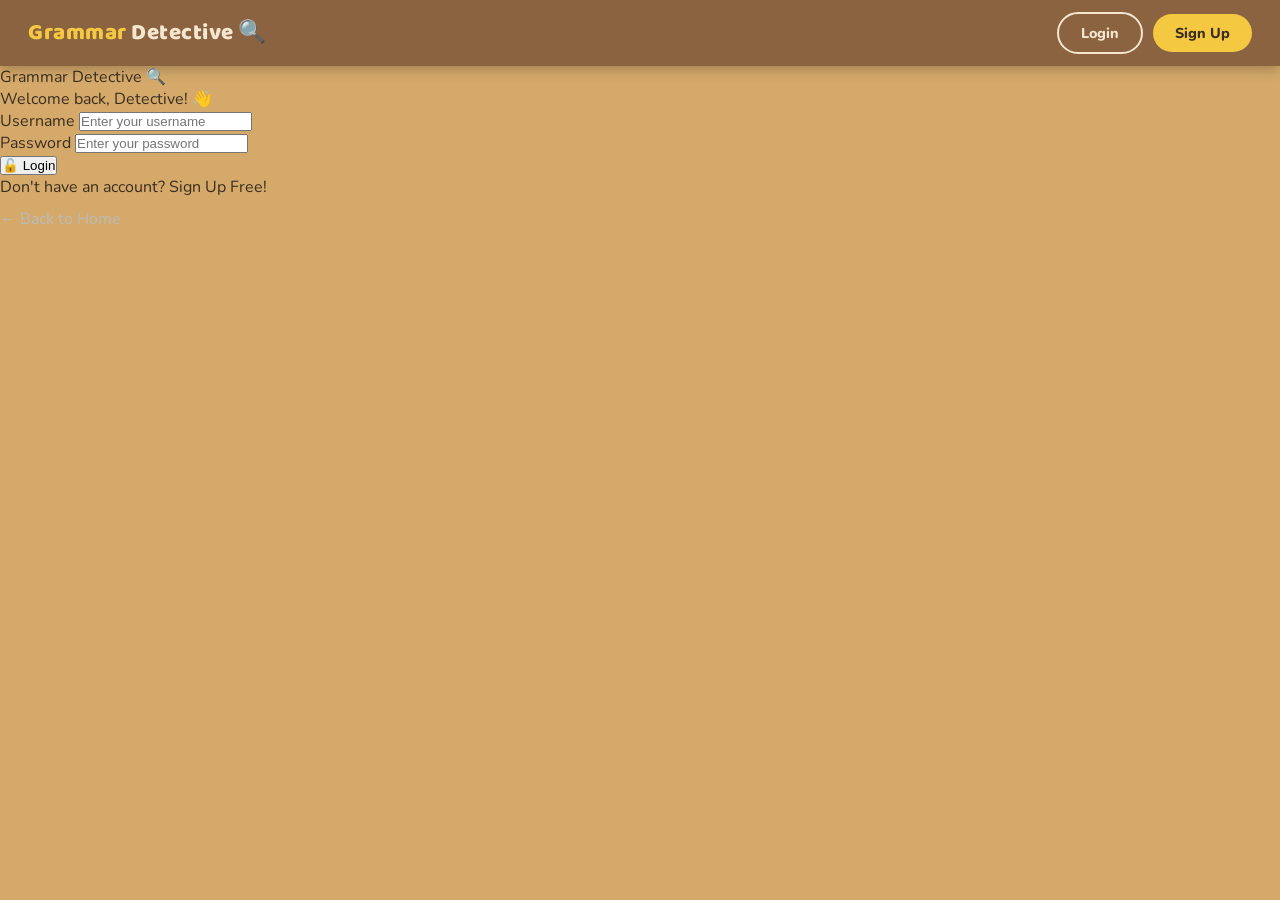
==== activity1.html @ a97faa6e "Add files via upload" ====
<!DOCTYPE html>
<html lang="en">
<head>
  <meta charset="UTF-8" />
  <meta name="viewport" content="width=device-width, initial-scale=1.0" />
  <title>Grammar Detective — Countable &amp; Uncountable</title>
  <link rel="stylesheet" href="style.css" />
  <link rel="stylesheet" href="activity1.css" />
</head>
<body>

  <nav class="gd-nav" id="gd-nav"></nav>

  <div class="a1-wrap">

    <!-- =====================================================
         PDF PAGE 1 — NOUNS CHAPTER MENU
         ===================================================== -->
    <div class="pdf-page-outer">
      <div class="chapter-menu">
        <div class="chapter-menu-title">N O U N S</div>

        <a href="activity1.html" class="chapter-nav-item active-item">
          <div class="chapter-nav-num num-teal">01</div>
          <div class="chapter-nav-label">Countable &amp; Uncountable</div>
          <div class="chapter-nav-arrow">›</div>
        </a>
        <a href="activity2.html" class="chapter-nav-item">
          <div class="chapter-nav-num num-orange">02</div>
          <div class="chapter-nav-label">Collective</div>
          <div class="chapter-nav-arrow">›</div>
        </a>
        <a href="activity3.html" class="chapter-nav-item">
          <div class="chapter-nav-num num-pink">03</div>
          <div class="chapter-nav-label">Singular &amp; Plural</div>
          <div class="chapter-nav-arrow">›</div>
        </a>
        <a href="#" class="chapter-nav-item">
          <div class="chapter-nav-num num-purple">04</div>
          <div class="chapter-nav-label">Common</div>
          <div class="chapter-nav-arrow">›</div>
        </a>
        <a href="#" class="chapter-nav-item">
          <div class="chapter-nav-num num-green">05</div>
          <div class="chapter-nav-label">Proper</div>
          <div class="chapter-nav-arrow">›</div>
        </a>

        <div class="pdf-pagenum">1</div>
      </div>
    </div>

    <!-- =====================================================
         PDF PAGE 2 — NOTES: Countable & Uncountable
         ===================================================== -->
    <div class="pdf-page-outer">
      <div class="notes-page">

        <div class="notes-lightbulb">💡</div>
        <div class="notes-page-title">COUNTABLE &amp;<br>UNCOUNTABLE</div>

        <div class="notes-timeline">

          <!-- Row 1: circle 1 LEFT — COUNTABLE definition -->
          <div class="timeline-row">
            <div class="tl-left">
              <div class="notes-box">
                <div class="type-pill pill-teal">COUNTABLE</div>
                <p>We can use countable nouns<br>for things <strong class="hl-red">we can count.</strong><br>They can be singular or plural.</p>
              </div>
            </div>
            <div class="tl-dot">1</div>
            <div class="tl-right tl-empty"></div>
          </div>

          <!-- Row 2: circle 2 RIGHT — Examples countable -->
          <div class="timeline-row">
            <div class="tl-left tl-empty"></div>
            <div class="tl-dot">2</div>
            <div class="tl-right">
              <div class="ex-card ex-card-teal">
                <div class="ex-card-header">EXAMPLES</div>
                <div class="ex-card-body">
                  <div class="ex-table-row header">
                    <span>SINGULAR</span><span></span><span>PLURAL</span>
                  </div>
                  <div class="ex-table-row">
                    <span>🐱 cat</span>
                    <span class="arrow-cell">→</span>
                    <span>cats</span>
                  </div>
                  <div class="ex-table-row">
                    <span>📚 book</span>
                    <span class="arrow-cell">→</span>
                    <span>books 📖</span>
                  </div>
                </div>
              </div>
            </div>
          </div>

          <!-- Row 3: circle 3 LEFT — UNCOUNTABLE definition -->
          <div class="timeline-row">
            <div class="tl-left">
              <div class="notes-box">
                <div class="type-pill pill-orange">UNCOUNTABLE</div>
                <p>We can use uncountable nouns<br>for things <strong class="hl-red">we cannot count.</strong><br>These nouns are always singular.</p>
              </div>
            </div>
            <div class="tl-dot">3</div>
            <div class="tl-right tl-empty"></div>
          </div>

          <!-- Row 4: circle 4 RIGHT — Examples uncountable -->
          <div class="timeline-row">
            <div class="tl-left tl-empty"></div>
            <div class="tl-dot">4</div>
            <div class="tl-right">
              <div class="ex-card ex-card-orange">
                <div class="ex-card-header">EXAMPLES</div>
                <div class="ex-card-body">
                  <div class="unc-pills-wrap">
                    <div class="unc-pill-item">
                      <span class="unc-pill-num">1</span> 🥛 milk
                    </div>
                    <div class="unc-pill-item">
                      <span class="unc-pill-num">2</span> 💧 water
                    </div>
                    <div class="unc-pill-item">
                      <span class="unc-pill-num">3</span> 🏖️ sand
                    </div>
                  </div>
                </div>
              </div>
            </div>
          </div>

          <!-- Row 5: circle 5 LEFT — REVISION -->
          <div class="timeline-row">
            <div class="tl-left">
              <div class="revision-box">
                <div class="revision-pill">REVISION</div>
                <span class="revision-link">Click Here ✳️</span>
                <p class="revision-sub">Give your brain a test!</p>
              </div>
            </div>
            <div class="tl-dot">5</div>
            <div class="tl-right tl-empty"></div>
          </div>

        </div><!-- /notes-timeline -->

        <div class="pdf-pagenum">2</div>
      </div>
    </div>

    <!-- =====================================================
         PDF PAGE 3 — EXERCISE 1: COLORING FUN
         ===================================================== -->
    <div class="pdf-page-outer">
      <div class="exercise-page">

        <div class="ex-page-header">
          <span class="ex-sun-emoji">☀️</span>
          <h2 class="ex-page-title">COLORING FUN</h2>
        </div>

        <p class="ex-instructions">
          <strong>Instructions:</strong>
          Color the picture below with <strong class="t-red">red</strong> color for <em><strong>COUNTABLE</strong></em>
          and <strong class="t-blue">blue</strong> color for <em><strong>UNCOUNTABLE</strong></em>.
          <span class="hint-text">Click each item once for red (C), again for blue (U), again to reset.</span>
        </p>

        <div class="color-legend">
          <div class="legend-item"><span class="ldot red-dot"></span><span class="t-red">RED</span> = Countable</div>
          <div class="legend-item"><span class="ldot blue-dot"></span><span class="t-blue">BLUE</span> = Uncountable</div>
        </div>

        <!-- Suitcase wrapper -->
        <div class="suitcase-wrap">
          <div class="coloring-grid" id="color-grid">
            <!-- Built by activity1.js -->
          </div>
        </div>

        <div class="ex-btn-row">
          <button class="check-btn btn-orange-check" id="btn-check-color">✅ Check Colours</button>
        </div>
        <div class="ex-result" id="result-color"></div>

        <div class="pdf-pagenum">3</div>
      </div>
    </div>

    <!-- =====================================================
         PDF PAGE 4 — EXERCISE 2: LET'S FIND
         ===================================================== -->
    <div class="pdf-page-outer">
      <div class="exercise-page">

        <div class="ex-page-header">
          <span class="ex-sun-emoji">☀️</span>
          <h2 class="ex-page-title">LET'S FIND</h2>
        </div>

        <p class="ex-instructions">
          Write a <strong class="t-red">"C"</strong> if it's a countable noun,
          or <strong class="t-blue">"U"</strong> if it's an uncountable noun.
        </p>

        <div class="find-grid" id="find-grid">
          <!-- Built by activity1.js -->
        </div>

        <div class="ex-btn-row">
          <button class="check-btn btn-teal-check" id="btn-check-find">✅ Check Answers</button>
        </div>
        <div class="ex-result" id="result-find"></div>

        <div class="pdf-pagenum">4</div>
      </div>
    </div>

    <!-- =====================================================
         PDF PAGE 5 — EXERCISE 3: COUNTABLE OR UNCOUNTABLE? (Jars)
         ===================================================== -->
    <div class="pdf-page-outer">
      <div class="exercise-page">

        <div class="ex-page-header">
          <span class="ex-sun-emoji">☀️</span>
          <h2 class="ex-page-title">COUNTABLE OR<br>UNCOUNTABLE?</h2>
        </div>

        <p class="ex-instructions">
          <strong>Instructions:</strong>
          Label the objects and drag their names into the correct jar —
          <strong class="t-teal">Countable</strong> or <strong class="t-blue">Uncountable</strong>.
        </p>

        <!-- Word bank (items to drag) -->
        <div class="jar-items-row" id="jar-bank">
          <!-- Built by activity1.js -->
        </div>

        <!-- Two jars -->
        <div class="jars-row">
          <div class="jar-col">
            <p class="jar-col-label lbl-teal">🫙 Countable</p>
            <div class="jar-drop jar-teal"
                 id="jar-countable"
                 ondragover="Activity1.jarOver(event)"
                 ondragleave="Activity1.jarLeave(event)"
                 ondrop="Activity1.jarDrop(event,'countable')">
              <span class="jar-placeholder" id="jph-countable">Drop here…</span>
            </div>
          </div>
          <div class="jar-col">
            <p class="jar-col-label lbl-blue">🫙 Uncountable</p>
            <div class="jar-drop jar-blue"
                 id="jar-uncountable"
                 ondragover="Activity1.jarOver(event)"
                 ondragleave="Activity1.jarLeave(event)"
                 ondrop="Activity1.jarDrop(event,'uncountable')">
              <span class="jar-placeholder" id="jph-uncountable">Drop here…</span>
            </div>
          </div>
        </div>

        <div class="ex-btn-row">
          <button class="check-btn btn-blue-check" id="btn-check-jar">✅ Check Sorting</button>
        </div>
        <div class="ex-result" id="result-jar"></div>

        <div class="pdf-pagenum">5</div>
      </div>
    </div>

    <!-- =====================================================
         PDF PAGE 6 — MORE GAMES & QUIZZES (QR code page)
         ===================================================== -->
    <div class="pdf-page-outer">
      <div class="more-games-page">

        <!-- Decorative daisy flowers (SVG) -->
        <div class="daisy daisy-tl">
          <svg width="100" height="100" viewBox="0 0 100 100">
            <g transform="translate(50,50)">
              <ellipse rx="9" ry="28" fill="#F5F0DC" stroke="#8B6340" stroke-width="2" transform="rotate(0)"/>
              <ellipse rx="9" ry="28" fill="#F5F0DC" stroke="#8B6340" stroke-width="2" transform="rotate(40)"/>
              <ellipse rx="9" ry="28" fill="#F5F0DC" stroke="#8B6340" stroke-width="2" transform="rotate(80)"/>
              <ellipse rx="9" ry="28" fill="#F5F0DC" stroke="#8B6340" stroke-width="2" transform="rotate(120)"/>
              <ellipse rx="9" ry="28" fill="#F5F0DC" stroke="#8B6340" stroke-width="2" transform="rotate(160)"/>
              <ellipse rx="9" ry="28" fill="#F5F0DC" stroke="#8B6340" stroke-width="2" transform="rotate(200)"/>
              <ellipse rx="9" ry="28" fill="#F5F0DC" stroke="#8B6340" stroke-width="2" transform="rotate(240)"/>
              <ellipse rx="9" ry="28" fill="#F5F0DC" stroke="#8B6340" stroke-width="2" transform="rotate(280)"/>
              <ellipse rx="9" ry="28" fill="#F5F0DC" stroke="#8B6340" stroke-width="2" transform="rotate(320)"/>
              <circle r="12" fill="#F5F0DC" stroke="#8B6340" stroke-width="2"/>
            </g>
          </svg>
        </div>
        <div class="daisy daisy-tr">
          <svg width="90" height="90" viewBox="0 0 100 100">
            <g transform="translate(50,50)">
              <ellipse rx="9" ry="28" fill="#F5F0DC" stroke="#8B6340" stroke-width="2" transform="rotate(0)"/>
              <ellipse rx="9" ry="28" fill="#F5F0DC" stroke="#8B6340" stroke-width="2" transform="rotate(45)"/>
              <ellipse rx="9" ry="28" fill="#F5F0DC" stroke="#8B6340" stroke-width="2" transform="rotate(90)"/>
              <ellipse rx="9" ry="28" fill="#F5F0DC" stroke="#8B6340" stroke-width="2" transform="rotate(135)"/>
              <ellipse rx="9" ry="28" fill="#F5F0DC" stroke="#8B6340" stroke-width="2" transform="rotate(180)"/>
              <ellipse rx="9" ry="28" fill="#F5F0DC" stroke="#8B6340" stroke-width="2" transform="rotate(225)"/>
              <ellipse rx="9" ry="28" fill="#F5F0DC" stroke="#8B6340" stroke-width="2" transform="rotate(270)"/>
              <ellipse rx="9" ry="28" fill="#F5F0DC" stroke="#8B6340" stroke-width="2" transform="rotate(315)"/>
              <circle r="12" fill="#F5F0DC" stroke="#8B6340" stroke-width="2"/>
            </g>
          </svg>
        </div>
        <div class="daisy daisy-bl">
          <svg width="78" height="78" viewBox="0 0 100 100">
            <g transform="translate(50,50)">
              <ellipse rx="9" ry="28" fill="#F5F0DC" stroke="#8B6340" stroke-width="2" transform="rotate(0)"/>
              <ellipse rx="9" ry="28" fill="#F5F0DC" stroke="#8B6340" stroke-width="2" transform="rotate(60)"/>
              <ellipse rx="9" ry="28" fill="#F5F0DC" stroke="#8B6340" stroke-width="2" transform="rotate(120)"/>
              <ellipse rx="9" ry="28" fill="#F5F0DC" stroke="#8B6340" stroke-width="2" transform="rotate(180)"/>
              <ellipse rx="9" ry="28" fill="#F5F0DC" stroke="#8B6340" stroke-width="2" transform="rotate(240)"/>
              <ellipse rx="9" ry="28" fill="#F5F0DC" stroke="#8B6340" stroke-width="2" transform="rotate(300)"/>
              <circle r="11" fill="#F5F0DC" stroke="#8B6340" stroke-width="2"/>
            </g>
          </svg>
        </div>
        <div class="daisy daisy-br">
          <svg width="86" height="86" viewBox="0 0 100 100">
            <g transform="translate(50,50)">
              <ellipse rx="9" ry="28" fill="#F5F0DC" stroke="#8B6340" stroke-width="2" transform="rotate(0)"/>
              <ellipse rx="9" ry="28" fill="#F5F0DC" stroke="#8B6340" stroke-width="2" transform="rotate(45)"/>
              <ellipse rx="9" ry="28" fill="#F5F0DC" stroke="#8B6340" stroke-width="2" transform="rotate(90)"/>
              <ellipse rx="9" ry="28" fill="#F5F0DC" stroke="#8B6340" stroke-width="2" transform="rotate(135)"/>
              <ellipse rx="9" ry="28" fill="#F5F0DC" stroke="#8B6340" stroke-width="2" transform="rotate(180)"/>
              <ellipse rx="9" ry="28" fill="#F5F0DC" stroke="#8B6340" stroke-width="2" transform="rotate(225)"/>
              <ellipse rx="9" ry="28" fill="#F5F0DC" stroke="#8B6340" stroke-width="2" transform="rotate(270)"/>
              <ellipse rx="9" ry="28" fill="#F5F0DC" stroke="#8B6340" stroke-width="2" transform="rotate(315)"/>
              <circle r="11" fill="#F5F0DC" stroke="#8B6340" stroke-width="2"/>
            </g>
          </svg>
        </div>

        <!-- Title -->
        <h2 class="mg-title" style="position:relative;z-index:2;">MORE<br>GAMES &amp; QUIZZES</h2>

        <!-- QR placeholder boxes -->
        <div class="qr-row" style="margin-top:8px;">
          <div class="qr-box">
            <!-- Replace the div below with <img src="your-qr-game.png"> when ready -->
            <div class="qr-placeholder" id="qr-game-placeholder">
              <div class="qr-corner-tr"></div>
              <!-- QR dot pattern (decorative) -->
              <svg width="80" height="80" viewBox="0 0 80 80" style="opacity:0.18;">
                <rect x="5" y="5" width="20" height="20" rx="2" fill="#3A2E20"/>
                <rect x="55" y="5" width="20" height="20" rx="2" fill="#3A2E20"/>
                <rect x="5" y="55" width="20" height="20" rx="2" fill="#3A2E20"/>
                <rect x="8" y="8" width="14" height="14" rx="1" fill="#fff"/>
                <rect x="58" y="8" width="14" height="14" rx="1" fill="#fff"/>
                <rect x="8" y="58" width="14" height="14" rx="1" fill="#fff"/>
                <rect x="10" y="10" width="10" height="10" rx="1" fill="#3A2E20"/>
                <rect x="60" y="10" width="10" height="10" rx="1" fill="#3A2E20"/>
                <rect x="10" y="60" width="10" height="10" rx="1" fill="#3A2E20"/>
                <!-- data dots -->
                <rect x="30" y="5"  width="5" height="5" fill="#3A2E20"/>
                <rect x="38" y="5"  width="5" height="5" fill="#3A2E20"/>
                <rect x="30" y="12" width="5" height="5" fill="#3A2E20"/>
                <rect x="30" y="20" width="5" height="5" fill="#3A2E20"/>
                <rect x="38" y="18" width="5" height="5" fill="#3A2E20"/>
                <rect x="5"  y="30" width="5" height="5" fill="#3A2E20"/>
                <rect x="5"  y="38" width="5" height="5" fill="#3A2E20"/>
                <rect x="12" y="30" width="5" height="5" fill="#3A2E20"/>
                <rect x="20" y="38" width="5" height="5" fill="#3A2E20"/>
                <rect x="30" y="30" width="5" height="5" fill="#3A2E20"/>
                <rect x="38" y="30" width="5" height="5" fill="#3A2E20"/>
                <rect x="46" y="30" width="5" height="5" fill="#3A2E20"/>
                <rect x="30" y="38" width="5" height="5" fill="#3A2E20"/>
                <rect x="46" y="38" width="5" height="5" fill="#3A2E20"/>
                <rect x="55" y="30" width="5" height="5" fill="#3A2E20"/>
                <rect x="62" y="38" width="5" height="5" fill="#3A2E20"/>
                <rect x="55" y="46" width="5" height="5" fill="#3A2E20"/>
                <rect x="30" y="46" width="5" height="5" fill="#3A2E20"/>
                <rect x="38" y="55" width="5" height="5" fill="#3A2E20"/>
                <rect x="46" y="55" width="5" height="5" fill="#3A2E20"/>
                <rect x="38" y="63" width="5" height="5" fill="#3A2E20"/>
                <rect x="55" y="63" width="5" height="5" fill="#3A2E20"/>
                <rect x="63" y="55" width="5" height="5" fill="#3A2E20"/>
              </svg>
            </div>
            <div class="qr-label">GAME</div>
            <div class="qr-upload-hint">Place your QR image here</div>
          </div>

          <div class="qr-box">
            <!-- Replace the div below with <img src="your-qr-ar.png"> when ready -->
            <div class="qr-placeholder" id="qr-ar-placeholder">
              <div class="qr-corner-tr"></div>
              <svg width="80" height="80" viewBox="0 0 80 80" style="opacity:0.18;">
                <rect x="5" y="5" width="20" height="20" rx="2" fill="#3A2E20"/>
                <rect x="55" y="5" width="20" height="20" rx="2" fill="#3A2E20"/>
                <rect x="5" y="55" width="20" height="20" rx="2" fill="#3A2E20"/>
                <rect x="8" y="8" width="14" height="14" rx="1" fill="#fff"/>
                <rect x="58" y="8" width="14" height="14" rx="1" fill="#fff"/>
                <rect x="8" y="58" width="14" height="14" rx="1" fill="#fff"/>
                <rect x="10" y="10" width="10" height="10" rx="1" fill="#3A2E20"/>
                <rect x="60" y="10" width="10" height="10" rx="1" fill="#3A2E20"/>
                <rect x="10" y="60" width="10" height="10" rx="1" fill="#3A2E20"/>
                <rect x="33" y="5"  width="5" height="5" fill="#3A2E20"/>
                <rect x="40" y="5"  width="5" height="5" fill="#3A2E20"/>
                <rect x="33" y="14" width="5" height="5" fill="#3A2E20"/>
                <rect x="5"  y="33" width="5" height="5" fill="#3A2E20"/>
                <rect x="14" y="33" width="5" height="5" fill="#3A2E20"/>
                <rect x="14" y="40" width="5" height="5" fill="#3A2E20"/>
                <rect x="30" y="30" width="5" height="5" fill="#3A2E20"/>
                <rect x="38" y="30" width="5" height="5" fill="#3A2E20"/>
                <rect x="46" y="30" width="5" height="5" fill="#3A2E20"/>
                <rect x="30" y="38" width="5" height="5" fill="#3A2E20"/>
                <rect x="46" y="38" width="5" height="5" fill="#3A2E20"/>
                <rect x="55" y="30" width="5" height="5" fill="#3A2E20"/>
                <rect x="63" y="30" width="5" height="5" fill="#3A2E20"/>
                <rect x="63" y="38" width="5" height="5" fill="#3A2E20"/>
                <rect x="38" y="46" width="5" height="5" fill="#3A2E20"/>
                <rect x="46" y="55" width="5" height="5" fill="#3A2E20"/>
                <rect x="38" y="63" width="5" height="5" fill="#3A2E20"/>
                <rect x="55" y="55" width="5" height="5" fill="#3A2E20"/>
                <rect x="63" y="63" width="5" height="5" fill="#3A2E20"/>
                <rect x="55" y="63" width="5" height="5" fill="#3A2E20"/>
              </svg>
            </div>
            <div class="qr-label">AR (1)</div>
            <div class="qr-upload-hint">Place your QR image here</div>
          </div>
        </div>

        <p class="mg-sub" style="margin-top:22px;margin-bottom:0;">SCAN OR CLICK TO PLAY</p>

        <div class="pdf-pagenum" style="position:relative;z-index:2;margin-top:20px;">6</div>
      </div>
    </div>

    <!-- =====================================================
         SCORE PANEL — shown after all 3 exercises done
         ===================================================== -->
    <section class="score-panel" id="score-panel">
      <div class="score-stars" id="sp-stars">⭐⭐⭐</div>
      <div class="score-big"   id="sp-num">0</div>
      <div class="score-sub"   id="sp-sub">out of 0 questions</div>
      <div class="score-msg"   id="sp-msg"></div>
      <div class="score-btns">
        <button class="btn btn-yellow" onclick="Activity1.resetAll()">🔄 Try Again</button>
        <a class="btn btn-teal" href="activity2.html">Next: Collective Nouns →</a>
        <a class="btn btn-tan"  href="dashboard.html" style="color:var(--brown);">🏠 Dashboard</a>
      </div>
    </section>

  </div><!-- /a1-wrap -->

  <footer class="gd-footer">
    © 2024 Grammar Detective ·
    <a href="index.html">Home</a> ·
    <a href="dashboard.html">Dashboard</a>
  </footer>

  <script src="auth.js"></script>
  <script src="activity1.js"></script>

  <!-- QR image swap helper: replace placeholder with real image once you have it -->
  <script>
  // To add your QR codes, replace the placeholder divs with actual images:
  //
  //   document.getElementById('qr-game-placeholder').innerHTML =
  //     '<img src="qr-game.png" style="width:100%;height:100%;object-fit:contain;" />';
  //
  //   document.getElementById('qr-ar-placeholder').innerHTML =
  //     '<img src="qr-ar.png" style="width:100%;height:100%;object-fit:contain;" />';
  //
  // Or simply replace the div with <img src="..."> directly in the HTML above.
  </script>

</body>
</html>
---- style.css ----
/* ============================================================
   GRAMMAR DETECTIVE — Global Shared Styles
   style.css
   ============================================================
   Contains: fonts, CSS vars, reset, nav, buttons, footer
   Do NOT put page-specific styles here.
   ============================================================ */

@import url('https://fonts.googleapis.com/css2?family=Baloo+2:wght@400;600;700;800;900&family=Nunito:wght@400;600;700;800;900&display=swap');

/* ---- CSS Variables ---- */
:root {
  --beige:    #D4A96A;
  --beige-lt: #E8C99A;
  --tan:      #F5E6D0;
  --tan-dark: #EDD5B0;
  --offwhite: #FDFAF5;
  --white:    #FFFFFF;
  --brown:    #8B6340;
  --dark:     #3A2E20;

  --teal:     #5BB8B0;
  --teal-dk:  #3D9990;
  --orange:   #F4854A;
  --yellow:   #F5C842;
  --pink:     #E8638A;
  --purple:   #9B6FD4;
  --green:    #5BAE6A;
  --red:      #E04B4B;
  --blue:     #4E85D4;

  --shadow-sm:  0 3px 10px rgba(0,0,0,0.10);
  --shadow-md:  0 6px 20px rgba(0,0,0,0.13);
  --shadow-lg:  0 10px 36px rgba(0,0,0,0.18);
  --radius-sm:  12px;
  --radius-md:  18px;
  --radius-lg:  24px;
}

/* ---- Reset ---- */
*, *::before, *::after { box-sizing: border-box; margin: 0; padding: 0; }
html { scroll-behavior: smooth; }
body {
  font-family: 'Nunito', sans-serif;
  background: var(--beige);
  color: var(--dark);
  min-height: 100vh;
}
img { max-width: 100%; display: block; }
a { text-decoration: none; color: inherit; }

/* ---- NAVBAR ---- */
.gd-nav {
  background: var(--brown);
  padding: 12px 28px;
  display: flex;
  align-items: center;
  justify-content: space-between;
  gap: 12px;
  box-shadow: 0 3px 12px rgba(0,0,0,0.25);
  position: sticky;
  top: 0;
  z-index: 200;
}
.nav-logo {
  font-family: 'Baloo 2', cursive;
  font-size: 1.4rem;
  font-weight: 900;
  color: var(--yellow);
  letter-spacing: 0.5px;
  text-decoration: none;
  white-space: nowrap;
}
.nav-logo span { color: var(--tan); }
.nav-right { display: flex; align-items: center; gap: 10px; flex-wrap: wrap; }
.nav-user  { color: rgba(255,255,255,0.75); font-weight: 700; font-size: 0.88rem; white-space: nowrap; }

/* ---- BUTTONS (shared) ---- */
.btn {
  display: inline-block;
  padding: 9px 22px;
  border: none;
  border-radius: 30px;
  font-family: 'Nunito', sans-serif;
  font-weight: 800;
  font-size: 0.9rem;
  cursor: pointer;
  transition: all 0.2s;
  text-decoration: none;
  text-align: center;
  white-space: nowrap;
}
.btn-tan    { background: var(--tan);    color: var(--brown); }
.btn-tan:hover { background: var(--yellow); }
.btn-yellow { background: var(--yellow); color: var(--dark); }
.btn-yellow:hover { background: var(--orange); color: #fff; }
.btn-teal   { background: var(--teal);   color: #fff; }
.btn-teal:hover { background: var(--teal-dk); transform: translateY(-2px); }
.btn-orange { background: var(--orange); color: #fff; }
.btn-orange:hover { background: #d4703a; transform: translateY(-2px); }
.btn-pink   { background: var(--pink);   color: #fff; }
.btn-pink:hover { background: #c44d73; transform: translateY(-2px); }
.btn-blue   { background: var(--blue);   color: #fff; }
.btn-blue:hover { background: #3a6db8; transform: translateY(-2px); }
.btn-brown  { background: var(--brown);  color: #fff; }
.btn-brown:hover { background: var(--dark); }
.btn-outline-tan {
  background: transparent;
  border: 2px solid var(--tan);
  color: var(--tan);
}
.btn-outline-tan:hover { background: var(--tan); color: var(--brown); }

/* ---- FOOTER ---- */
.gd-footer {
  background: var(--dark);
  color: rgba(255,255,255,0.4);
  text-align: center;
  padding: 18px 20px;
  font-size: 0.83rem;
  margin-top: 48px;
}
.gd-footer a { color: rgba(255,255,255,0.6); }
.gd-footer a:hover { color: var(--yellow); }

/* ---- UTILITY ---- */
.text-center { text-align: center; }
.mt-sm  { margin-top: 12px; }
.mt-md  { margin-top: 20px; }
.mt-lg  { margin-top: 32px; }
.mb-sm  { margin-bottom: 12px; }
.mb-md  { margin-bottom: 20px; }
.mb-lg  { margin-bottom: 32px; }

/* ---- RESPONSIVE ---- */
@media (max-width: 600px) {
  .gd-nav { padding: 10px 16px; }
  .nav-logo { font-size: 1.15rem; }
}
---- activity1.css ----
/* ============================================================
   GRAMMAR DETECTIVE — Activity 1 Styles
   activity1.css  (PDF-faithful rebuild)
   ============================================================ */

@import url('https://fonts.googleapis.com/css2?family=Baloo+2:wght@400;600;700;800;900&family=Nunito:wght@400;600;700;800;900&family=Fredoka+One&display=swap');

/* ---- Page wrapper ---- */
.a1-wrap {
  max-width: 820px;
  margin: 0 auto;
  padding: 36px 20px 72px;
}

/* ============================================================
   PAGE 1 — NOUNS CHAPTER MENU  (PDF p.1 style nav)
   ============================================================ */
.chapter-menu {
  background: #D4A96A;
  border-radius: 20px;
  padding: 32px 28px;
  margin-bottom: 24px;
  position: relative;
}
.chapter-menu::before {
  content: '';
  position: absolute;
  top: 14px; left: 14px;
  width: 28px; height: 28px;
  border-top: 3px dotted rgba(255,255,255,0.35);
  border-left: 3px dotted rgba(255,255,255,0.35);
  border-radius: 4px 0 0 0;
}
.chapter-menu-title {
  font-family: 'Baloo 2', cursive;
  font-size: 2.2rem;
  font-weight: 900;
  letter-spacing: 5px;
  text-transform: uppercase;
  color: var(--dark);
  text-align: center;
  margin-bottom: 24px;
}
.chapter-nav-item {
  background: #fff;
  border-radius: 16px;
  padding: 16px 20px;
  margin-bottom: 12px;
  display: flex;
  align-items: center;
  gap: 14px;
  box-shadow: 0 3px 0 rgba(0,0,0,0.08);
  text-decoration: none;
  color: var(--dark);
  transition: transform 0.15s;
}
.chapter-nav-item:hover { transform: translateX(4px); }
.chapter-nav-num {
  width: 36px; height: 36px;
  border-radius: 10px;
  font-family: 'Baloo 2', cursive;
  font-weight: 900; font-size: 1rem;
  color: #fff;
  display: flex; align-items: center; justify-content: center;
  flex-shrink: 0;
}
.num-teal   { background: #5BB8B0; }
.num-orange { background: #F4854A; }
.num-pink   { background: #E8638A; }
.num-purple { background: #9B6FD4; }
.num-green  { background: #5BAE6A; }

.chapter-nav-label {
  font-family: 'Baloo 2', cursive;
  font-weight: 900; font-size: 1.05rem;
  flex: 1;
}
.chapter-nav-arrow {
  color: #bbb; font-size: 1.2rem; font-weight: 900;
}
.chapter-nav-item.active-item {
  border: 2.5px solid #5BB8B0;
}
.chapter-nav-item.active-item .chapter-nav-num {
  box-shadow: 0 0 0 3px rgba(91,184,176,0.25);
}

/* ============================================================
   PAGE 2 — NOTES  (PDF p.2 style — grid/checkerboard bg)
   ============================================================ */
.pdf-page {
  background: #fff;
  border-radius: 20px;
  margin-bottom: 20px;
  box-shadow: 0 4px 18px rgba(0,0,0,0.10);
  overflow: hidden;
  position: relative;
}

/* Tan beige outer wrapper to mimic the PDF page border */
.pdf-page-outer {
  background: #D4A96A;
  border-radius: 24px;
  padding: 14px;
  margin-bottom: 24px;
  box-shadow: 0 6px 24px rgba(0,0,0,0.13);
}

/* Grid background for notes page */
.notes-page {
  background-color: #D4A96A;
  background-image:
    linear-gradient(rgba(255,255,255,0.12) 1px, transparent 1px),
    linear-gradient(90deg, rgba(255,255,255,0.12) 1px, transparent 1px);
  background-size: 28px 28px;
  padding: 36px 28px;
  position: relative;
  border-radius: 12px;
}

.notes-page-title {
  font-family: 'Baloo 2', cursive;
  font-size: clamp(2.2rem, 6vw, 3.2rem);
  font-weight: 900;
  text-transform: uppercase;
  color: #3A2E20;
  line-height: 1.05;
  margin-bottom: 30px;
  letter-spacing: 1px;
}

/* Lightbulb decoration */
.notes-lightbulb {
  position: absolute;
  top: 20px; right: 22px;
  font-size: 5rem;
  filter: drop-shadow(0 4px 8px rgba(0,0,0,0.18));
  line-height: 1;
}

/* Timeline layout — numbered dots + left/right panels */
.notes-timeline {
  display: flex;
  flex-direction: column;
  gap: 0;
  position: relative;
}
.notes-timeline::before {
  content: '';
  position: absolute;
  left: 50%; top: 0; bottom: 0;
  width: 3px;
  background: #3A2E20;
  transform: translateX(-50%);
  z-index: 0;
}

.timeline-row {
  display: grid;
  grid-template-columns: 1fr 48px 1fr;
  align-items: start;
  gap: 0;
  margin-bottom: 18px;
  position: relative;
  z-index: 1;
}

.tl-left  { padding-right: 18px; }
.tl-right { padding-left: 18px; }
.tl-empty { /* placeholder cell */ }

.tl-dot {
  width: 44px; height: 44px;
  background: #3A2E20; color: #fff;
  border-radius: 50%;
  font-family: 'Baloo 2', cursive;
  font-weight: 900; font-size: 1.25rem;
  display: flex; align-items: center; justify-content: center;
  border: 3px solid #D4A96A;
  flex-shrink: 0;
  justify-self: center;
  align-self: center;
}

.notes-box {
  background: #FDFAF5;
  border-radius: 16px;
  padding: 16px 18px;
  box-shadow: 0 3px 10px rgba(0,0,0,0.08);
}

.type-pill {
  display: inline-block;
  padding: 6px 22px;
  border-radius: 30px;
  font-family: 'Baloo 2', cursive;
  font-weight: 900; font-size: 0.92rem;
  text-transform: uppercase; letter-spacing: 0.5px;
  margin-bottom: 10px;
}
.pill-teal   { background: #5BB8B0; color: #fff; }
.pill-orange { background: #F4854A; color: #fff; }
.pill-pink   { background: #E8638A; color: #fff; }

.notes-box p {
  font-size: 0.92rem; line-height: 1.7; color: #555;
  text-align: center;
}
.notes-box strong.hl-red  { color: #E04B4B; }
.notes-box strong.hl-pink { color: #E04B4B; }

/* Examples table card */
.ex-card {
  border-radius: 16px; overflow: hidden;
}
.ex-card-teal   { background: #5BB8B0; }
.ex-card-orange { background: #F4854A; }

.ex-card-header {
  text-align: center; color: #fff;
  font-family: 'Baloo 2', cursive;
  font-weight: 900; font-size: 0.88rem;
  letter-spacing: 1.5px; text-transform: uppercase;
  padding: 9px;
}
.ex-card-body { background: #fff; border-radius: 0 0 14px 14px; overflow: hidden; }

.ex-table-row {
  display: grid;
  grid-template-columns: 1fr 28px 1fr;
  border-bottom: 1px solid #f0ece6;
}
.ex-table-row.header { background: #3A2E20; }
.ex-table-row.header span { color: #fff; font-weight: 800; font-size: 0.72rem; text-transform: uppercase; letter-spacing: 1px; }
.ex-table-row span {
  padding: 9px 12px; text-align: center;
  font-weight: 700; font-size: 0.9rem;
}
.ex-table-row .arrow-cell {
  display: flex; align-items: center; justify-content: center;
  color: #5BB8B0; font-size: 1rem; font-weight: 900;
}

/* Uncountable pills */
.unc-pills-wrap { padding: 10px 12px; display: flex; flex-direction: column; gap: 6px; }
.unc-pill-item {
  background: #F5C842;
  border-radius: 30px; padding: 6px 14px;
  font-family: 'Baloo 2', cursive; font-weight: 900; font-size: 0.88rem;
  color: #3A2E20; display: flex; align-items: center; gap: 8px;
}
.unc-pill-num {
  background: #F4854A; color: #fff;
  width: 20px; height: 20px; border-radius: 50%;
  font-size: 0.68rem; display: flex; align-items: center; justify-content: center;
  flex-shrink: 0;
}

/* Revision box */
.revision-box {
  text-align: center;
  background: #FDFAF5;
  border-radius: 16px; padding: 20px 18px;
}
.revision-pill {
  display: inline-block;
  background: #E8638A; color: #fff;
  font-family: 'Baloo 2', cursive; font-weight: 900; font-size: 1rem;
  padding: 8px 28px; border-radius: 30px;
  margin-bottom: 8px;
}
.revision-link {
  display: block; font-size: 0.9rem;
  color: #E8638A; font-weight: 700; margin-bottom: 4px;
  text-decoration: underline; cursor: pointer;
}
.revision-sub { font-size: 0.83rem; color: #888; }

/* Page number */
.pdf-pagenum {
  text-align: center;
  font-family: 'Baloo 2', cursive;
  font-size: 1.15rem; font-weight: 900;
  color: #3A2E20;
  padding: 6px 0 0;
}

/* ============================================================
   SHARED EXERCISE STYLES
   ============================================================ */
.exercise-page {
  background: #fff;
  border-radius: 12px;
  padding: 32px 28px 28px;
  position: relative;
}

.ex-page-header {
  display: flex; align-items: center; gap: 14px;
  margin-bottom: 20px;
}
.ex-sun-emoji { font-size: 2.6rem; line-height: 1; }
.ex-page-title {
  font-family: 'Baloo 2', cursive;
  font-size: clamp(1.6rem, 4vw, 2.2rem);
  font-weight: 900; text-transform: uppercase;
  letter-spacing: 0.5px; color: #3A2E20;
  line-height: 1.1;
}

.ex-instructions {
  font-size: 0.95rem; line-height: 1.7; color: #444;
  margin-bottom: 22px; padding: 0 4px;
}
.ex-instructions strong { color: #3A2E20; }
.hint-text { display: block; font-size: 0.8rem; color: #aaa; margin-top: 4px; }

.ex-result {
  margin-top: 14px; padding: 13px 18px;
  border-radius: 12px; font-weight: 800; font-size: 0.93rem;
  text-align: center; display: none;
}
.ex-result.ok  { background: #EDFAF3; color: #1a8a4a; border: 2px solid #a3e8c0; }
.ex-result.err { background: #FFF0F0; color: #E04B4B; border: 2px solid #f5c0c0; }

.ex-btn-row { text-align: center; margin-top: 22px; }
.check-btn {
  font-family: 'Baloo 2', cursive !important;
  font-weight: 900 !important; font-size: 1.02rem !important;
  padding: 13px 40px !important; border-radius: 30px !important;
  border: none; cursor: pointer;
  box-shadow: 0 4px 0 rgba(0,0,0,0.15);
  letter-spacing: 0.5px; transition: transform 0.15s, box-shadow 0.15s;
}
.check-btn:hover { transform: translateY(-2px); box-shadow: 0 6px 0 rgba(0,0,0,0.12); }
.check-btn:active { transform: translateY(1px); box-shadow: 0 2px 0 rgba(0,0,0,0.12); }
.btn-orange-check { background: #F4854A; color: #fff; }
.btn-teal-check   { background: #5BB8B0; color: #fff; }
.btn-blue-check   { background: #4E85D4; color: #fff; }

/* colour helpers */
.t-red  { color: #E04B4B; }
.t-blue { color: #4E85D4; }
.t-teal { color: #5BB8B0; }

/* ============================================================
   EXERCISE 1 — COLORING FUN  (PDF p.3)
   Suitcase with stickers approach → styled grid items
   ============================================================ */

/* Suitcase container */
.suitcase-wrap {
  background: #f9f9f9;
  border: 3px solid #ddd;
  border-radius: 24px;
  padding: 28px 20px 20px;
  position: relative;
  box-shadow: inset 0 2px 8px rgba(0,0,0,0.06), 0 4px 16px rgba(0,0,0,0.08);
  margin-bottom: 10px;
}
/* Suitcase handle */
.suitcase-wrap::before {
  content: '';
  position: absolute;
  top: -18px; left: 50%; transform: translateX(-50%);
  width: 70px; height: 20px;
  border: 4px solid #555;
  border-radius: 12px 12px 0 0;
  border-bottom: none;
  background: transparent;
}
/* Suitcase lock */
.suitcase-wrap::after {
  content: '🔒';
  position: absolute;
  top: 8px; left: 50%; transform: translateX(-50%);
  font-size: 1rem;
}

.color-legend {
  display: flex; gap: 12px; flex-wrap: wrap;
  margin-bottom: 16px;
}
.legend-item {
  display: flex; align-items: center; gap: 7px;
  background: #F5E6D0; border-radius: 30px;
  padding: 5px 14px; font-weight: 800; font-size: 0.85rem;
  color: #3A2E20;
}
.ldot { width: 14px; height: 14px; border-radius: 50%; flex-shrink: 0; }
.red-dot  { background: #E04B4B; }
.blue-dot { background: #4E85D4; }

.coloring-grid {
  display: grid;
  grid-template-columns: repeat(3, 1fr);
  gap: 12px;
}

.color-item {
  background: #FDFAF5;
  border: 3px solid #E8E0D4;
  border-radius: 18px;
  padding: 16px 10px 14px;
  text-align: center;
  cursor: pointer;
  transition: transform 0.18s, box-shadow 0.18s, background 0.18s, border-color 0.18s;
  user-select: none;
  position: relative;
}
.color-item:hover { transform: translateY(-4px) rotate(-1deg); box-shadow: 0 6px 16px rgba(0,0,0,0.12); }
.color-item .ci-emoji { font-size: 2.4rem; display: block; margin-bottom: 6px; }
.color-item .ci-label { font-weight: 800; font-size: 0.85rem; color: #3A2E20; display: block; margin-bottom: 8px; }
.color-item .ci-tag {
  display: inline-block;
  width: 32px; height: 32px; line-height: 28px;
  border-radius: 8px; border: 2.5px solid #ddd;
  font-family: 'Baloo 2', cursive; font-weight: 900; font-size: 1rem;
  color: #ccc; transition: all 0.18s;
}

/* Colour states */
.color-item.state-red   { background: #FFF0F0; border-color: #E04B4B; }
.color-item.state-red .ci-tag   { background: #E04B4B; border-color: #E04B4B; color: #fff; }
.color-item.state-blue  { background: #EDF2FF; border-color: #4E85D4; }
.color-item.state-blue .ci-tag  { background: #4E85D4; border-color: #4E85D4; color: #fff; }

/* Feedback */
.color-item.is-correct  { outline: 3px solid #5BAE6A; outline-offset: 2px; }
.color-item.is-wrong    { outline: 3px solid #E04B4B; outline-offset: 2px; animation: shake 0.32s ease; }
@keyframes shake {
  0%,100% { transform: translateX(0); }
  25%      { transform: translateX(-6px); }
  75%      { transform: translateX(6px); }
}

/* ============================================================
   EXERCISE 2 — LET'S FIND  (PDF p.4)
   3-column food grid with C/U buttons
   ============================================================ */
.find-grid {
  display: grid;
  grid-template-columns: repeat(3, 1fr);
  gap: 14px;
}

.find-item {
  background: #FDFAF5;
  border: 2.5px solid #E8E0D4;
  border-radius: 16px;
  padding: 14px 10px 12px;
  text-align: center;
  position: relative;
  transition: box-shadow 0.18s;
}
.find-item:hover { box-shadow: 0 4px 14px rgba(0,0,0,0.09); }

.find-num {
  position: absolute; top: 7px; left: 9px;
  font-family: 'Baloo 2', cursive; font-weight: 900;
  font-size: 1.05rem; color: #3A2E20; line-height: 1;
}
.find-item .fi-emoji { font-size: 2.6rem; display: block; margin: 4px 0 6px; }
.find-item .fi-label { font-weight: 800; font-size: 0.83rem; margin-bottom: 10px; color: #3A2E20; display: block; }

.cu-btns { display: flex; gap: 6px; justify-content: center; }
.cu-btn {
  width: 38px; height: 38px; border-radius: 10px;
  border: 2.5px solid #ddd; background: #fff;
  cursor: pointer;
  font-family: 'Baloo 2', cursive; font-weight: 900; font-size: 1rem;
  color: #bbb; transition: all 0.18s; line-height: 1;
}
.cu-btn:hover      { border-color: #5BB8B0; color: #5BB8B0; transform: scale(1.08); }
.cu-btn.active-C   { background: #E04B4B; border-color: #E04B4B; color: #fff; }
.cu-btn.active-U   { background: #4E85D4; border-color: #4E85D4; color: #fff; }
.cu-btn.is-correct { background: #5BAE6A; border-color: #5BAE6A; color: #fff; pointer-events: none; }
.cu-btn.is-wrong   { background: #E04B4B; border-color: #E04B4B; color: #fff; pointer-events: none; animation: shake 0.32s ease; }

/* ============================================================
   EXERCISE 3 — COUNTABLE OR UNCOUNTABLE? / JAR  (PDF p.5)
   ============================================================ */
.jar-items-row {
  display: flex; flex-wrap: wrap; gap: 16px;
  justify-content: center;
  margin-bottom: 24px;
  padding: 18px;
  background: #F5E6D0;
  border-radius: 16px;
}

.jar-word {
  background: #fff;
  border: 2.5px solid #D4A96A;
  border-radius: 14px; padding: 14px 12px;
  text-align: center; cursor: grab;
  transition: transform 0.18s, box-shadow 0.18s;
  user-select: none; min-width: 80px;
}
.jar-word:hover { transform: translateY(-5px) rotate(-2deg); box-shadow: 0 8px 18px rgba(0,0,0,0.14); }
.jar-word.placed { opacity: 0.3; pointer-events: none; cursor: default; }
.jar-word .jw-emoji { font-size: 2.2rem; display: block; margin-bottom: 4px; }
.jar-word .jw-num   { font-weight: 900; font-size: 0.7rem; color: #8B6340; display: block; }
.jar-word .jw-name  { font-weight: 800; font-size: 0.9rem; color: #3A2E20; display: block; margin-top: 3px; }

.jars-row { display: grid; grid-template-columns: 1fr 1fr; gap: 20px; }
.jar-col  { display: flex; flex-direction: column; align-items: center; gap: 8px; }
.jar-col-label {
  font-family: 'Baloo 2', cursive; font-weight: 900; font-size: 1.1rem;
}
.jar-col-label.lbl-teal { color: #5BB8B0; }
.jar-col-label.lbl-blue { color: #4E85D4; }

/* Jar shape — rounded rectangle with wider top lid */
.jar-drop {
  width: 100%;
  min-height: 180px;
  border-radius: 14px 14px 22px 22px;
  border: 3px dashed currentColor;
  padding: 14px 12px 12px;
  position: relative;
  display: flex; flex-wrap: wrap; gap: 8px;
  align-content: flex-start;
  transition: background 0.2s;
}
.jar-drop::before {
  content: '';
  position: absolute;
  top: -14px; left: 8px; right: 8px; height: 16px;
  border-radius: 8px 8px 0 0;
  border: 3px solid currentColor;
  border-bottom: none;
  background: rgba(255,255,255,0.6);
}

.jar-teal { border-color: #5BB8B0; color: #5BB8B0; }
.jar-blue { border-color: #4E85D4; color: #4E85D4; }
.jar-drop.drag-over { background: rgba(0,0,0,0.03); }

.jar-placeholder {
  position: absolute; inset: 0;
  display: flex; align-items: center; justify-content: center;
  color: #ccc; font-size: 0.88rem; font-style: italic;
  pointer-events: none; transition: opacity 0.2s;
}

.jar-chip {
  background: #5BB8B0; color: #fff;
  padding: 6px 10px; border-radius: 20px;
  font-weight: 800; font-size: 0.82rem;
  display: inline-flex; align-items: center; gap: 5px;
  animation: chip-pop 0.18s ease;
}
.jar-chip.chip-blue { background: #4E85D4; }
.chip-remove { cursor: pointer; opacity: 0.7; font-size: 0.72rem; line-height: 1; }
.chip-remove:hover { opacity: 1; }
@keyframes chip-pop {
  from { transform: scale(0.4); opacity: 0; }
  to   { transform: scale(1);   opacity: 1; }
}

/* ============================================================
   PAGE 6 — MORE GAMES & QUIZZES  (PDF p.6)
   ============================================================ */
.more-games-page {
  background: #D4A96A;
  border-radius: 12px;
  padding: 40px 28px 44px;
  text-align: center;
  position: relative;
  overflow: hidden;
  min-height: 480px;
  display: flex; flex-direction: column; align-items: center;
}

/* Daisy flowers */
.daisy {
  position: absolute;
  font-size: 0;  /* SVG daisies below */
}
.daisy svg { display: block; }

.daisy-tl { top: -12px; left: -12px; }
.daisy-tr { top: -12px; right: -12px; }
.daisy-bl { bottom: -8px; left: 20px; }
.daisy-br { bottom: -4px; right: 28px; }

.mg-title {
  font-family: 'Baloo 2', cursive;
  font-size: clamp(2.2rem, 7vw, 3.6rem);
  font-weight: 900;
  text-transform: uppercase;
  color: #3A2E20;
  line-height: 1.0;
  margin-bottom: 6px;
  position: relative; z-index: 2;
  /* Arched feel — slight letter spacing variation */
  letter-spacing: 1px;
}

.mg-sub {
  font-family: 'Baloo 2', cursive;
  font-weight: 900; font-size: 0.88rem;
  letter-spacing: 3px; text-transform: uppercase;
  color: #3A2E20; opacity: 0.65;
  margin-bottom: 28px; margin-top: 12px;
  position: relative; z-index: 2;
}

.qr-row {
  display: flex; gap: 32px; justify-content: center; flex-wrap: wrap;
  position: relative; z-index: 2;
}

.qr-box {
  display: flex; flex-direction: column; align-items: center; gap: 10px;
}

/* QR placeholder — exact square, cream-ish border */
.qr-placeholder {
  width: 140px; height: 140px;
  background: #fff;
  border: 3px solid #3A2E20;
  border-radius: 6px;
  display: flex; align-items: center; justify-content: center;
  flex-direction: column;
  gap: 6px;
  position: relative;
  overflow: hidden;
}

/* QR corner marks mimicking real QR */
.qr-placeholder::before,
.qr-placeholder::after {
  content: '';
  position: absolute;
  width: 28px; height: 28px;
  border: 4px solid #3A2E20;
  border-radius: 4px;
}
.qr-placeholder::before { top: 8px; left: 8px; }
.qr-placeholder::after  { bottom: 8px; right: 8px; }

.qr-corner-tr {
  position: absolute;
  top: 8px; right: 8px;
  width: 28px; height: 28px;
  border: 4px solid #3A2E20;
  border-radius: 4px;
}

.qr-img-slot {
  width: 100%; height: 100%;
  object-fit: contain;
  display: block;
}

.qr-label {
  font-family: 'Baloo 2', cursive;
  font-weight: 900; font-size: 0.95rem;
  letter-spacing: 1.5px; text-transform: uppercase;
  color: #3A2E20;
}

.qr-upload-hint {
  font-size: 0.75rem; color: rgba(58,46,32,0.55);
  max-width: 130px; text-align: center; line-height: 1.4;
}

/* ============================================================
   SCORE PANEL
   ============================================================ */
.score-panel {
  background: #8B6340; color: #fff;
  border-radius: 20px; padding: 38px 28px;
  text-align: center; display: none;
  box-shadow: 0 8px 28px rgba(0,0,0,0.2);
  margin-bottom: 24px;
}
.score-stars { font-size: 2.6rem; margin-bottom: 8px; }
.score-big   { font-family: 'Baloo 2', cursive; font-size: 5.5rem; font-weight: 900; color: #F5C842; line-height: 1; }
.score-sub   { color: rgba(255,255,255,0.55); margin-bottom: 8px; font-size: 0.9rem; }
.score-msg   { font-size: 1rem; color: rgba(255,255,255,0.85); margin-bottom: 28px; line-height: 1.65; }
.score-btns  { display: flex; gap: 10px; flex-wrap: wrap; justify-content: center; }

/* ============================================================
   RESPONSIVE
   ============================================================ */
@media (max-width: 600px) {
  .notes-timeline::before { left: 22px; }
  .timeline-row {
    grid-template-columns: 44px 1fr;
  }
  .tl-dot { width: 38px; height: 38px; font-size: 1rem; }
  .tl-left, .tl-right { padding: 0 0 0 10px; }
  .coloring-grid { grid-template-columns: repeat(2, 1fr); }
  .find-grid { grid-template-columns: repeat(2, 1fr); }
  .jars-row { grid-template-columns: 1fr; }
  .score-big { font-size: 4rem; }
  .mg-title { font-size: 2rem; }
  .notes-page { padding: 24px 16px; }
  .exercise-page { padding: 22px 16px; }
}
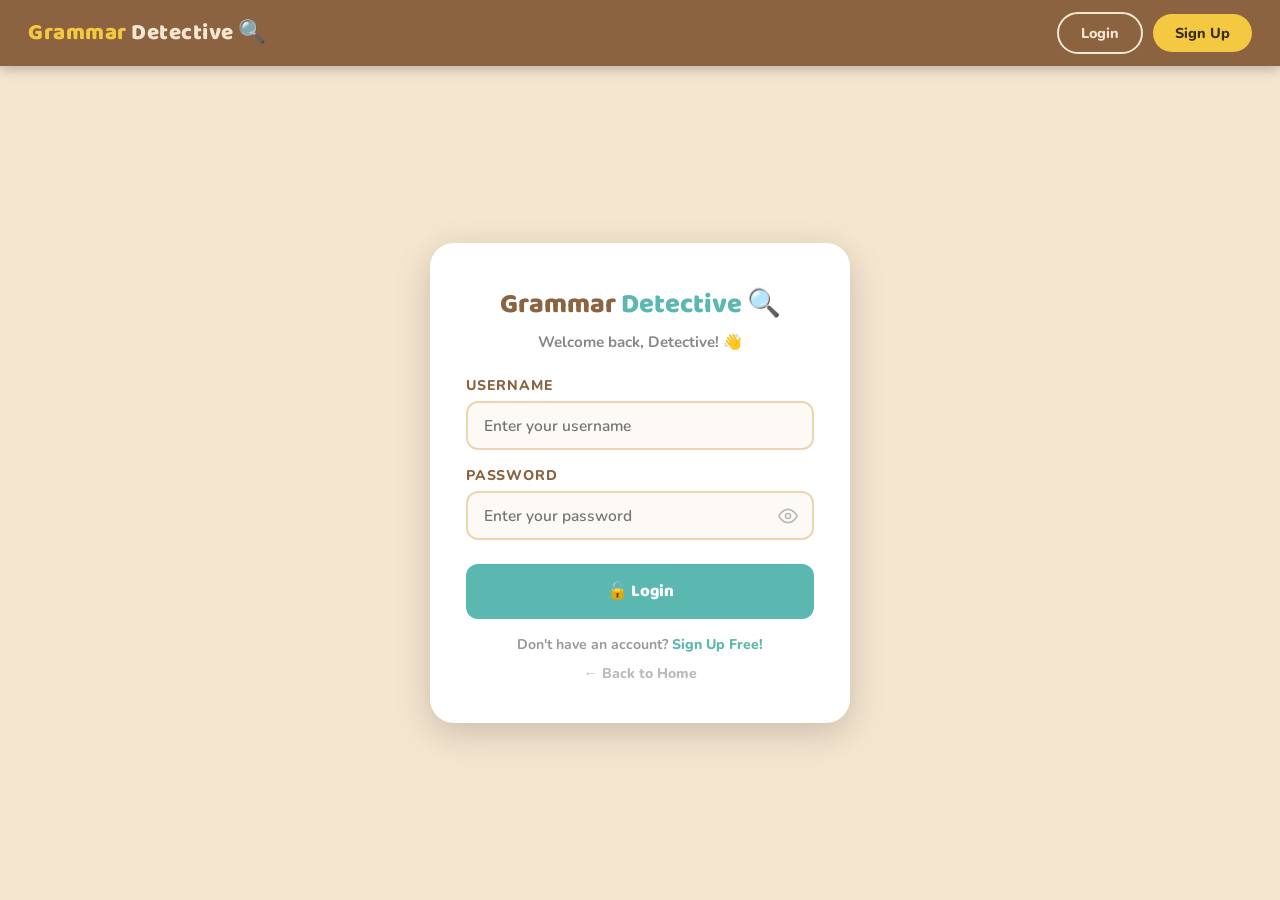
==== commit d071c780: "a" ====
--- a/activity1.html
+++ b/activity1.html
@@ -347,91 +347,16 @@
         <!-- Title -->
         <h2 class="mg-title" style="position:relative;z-index:2;">MORE<br>GAMES &amp; QUIZZES</h2>
 
-        <!-- QR placeholder boxes -->
+        <!-- QR boxes -->
         <div class="qr-row" style="margin-top:8px;">
           <div class="qr-box">
-            <!-- Replace the div below with <img src="your-qr-game.png"> when ready -->
-            <div class="qr-placeholder" id="qr-game-placeholder">
-              <div class="qr-corner-tr"></div>
-              <!-- QR dot pattern (decorative) -->
-              <svg width="80" height="80" viewBox="0 0 80 80" style="opacity:0.18;">
-                <rect x="5" y="5" width="20" height="20" rx="2" fill="#3A2E20"/>
-                <rect x="55" y="5" width="20" height="20" rx="2" fill="#3A2E20"/>
-                <rect x="5" y="55" width="20" height="20" rx="2" fill="#3A2E20"/>
-                <rect x="8" y="8" width="14" height="14" rx="1" fill="#fff"/>
-                <rect x="58" y="8" width="14" height="14" rx="1" fill="#fff"/>
-                <rect x="8" y="58" width="14" height="14" rx="1" fill="#fff"/>
-                <rect x="10" y="10" width="10" height="10" rx="1" fill="#3A2E20"/>
-                <rect x="60" y="10" width="10" height="10" rx="1" fill="#3A2E20"/>
-                <rect x="10" y="60" width="10" height="10" rx="1" fill="#3A2E20"/>
-                <!-- data dots -->
-                <rect x="30" y="5"  width="5" height="5" fill="#3A2E20"/>
-                <rect x="38" y="5"  width="5" height="5" fill="#3A2E20"/>
-                <rect x="30" y="12" width="5" height="5" fill="#3A2E20"/>
-                <rect x="30" y="20" width="5" height="5" fill="#3A2E20"/>
-                <rect x="38" y="18" width="5" height="5" fill="#3A2E20"/>
-                <rect x="5"  y="30" width="5" height="5" fill="#3A2E20"/>
-                <rect x="5"  y="38" width="5" height="5" fill="#3A2E20"/>
-                <rect x="12" y="30" width="5" height="5" fill="#3A2E20"/>
-                <rect x="20" y="38" width="5" height="5" fill="#3A2E20"/>
-                <rect x="30" y="30" width="5" height="5" fill="#3A2E20"/>
-                <rect x="38" y="30" width="5" height="5" fill="#3A2E20"/>
-                <rect x="46" y="30" width="5" height="5" fill="#3A2E20"/>
-                <rect x="30" y="38" width="5" height="5" fill="#3A2E20"/>
-                <rect x="46" y="38" width="5" height="5" fill="#3A2E20"/>
-                <rect x="55" y="30" width="5" height="5" fill="#3A2E20"/>
-                <rect x="62" y="38" width="5" height="5" fill="#3A2E20"/>
-                <rect x="55" y="46" width="5" height="5" fill="#3A2E20"/>
-                <rect x="30" y="46" width="5" height="5" fill="#3A2E20"/>
-                <rect x="38" y="55" width="5" height="5" fill="#3A2E20"/>
-                <rect x="46" y="55" width="5" height="5" fill="#3A2E20"/>
-                <rect x="38" y="63" width="5" height="5" fill="#3A2E20"/>
-                <rect x="55" y="63" width="5" height="5" fill="#3A2E20"/>
-                <rect x="63" y="55" width="5" height="5" fill="#3A2E20"/>
-              </svg>
-            </div>
+            <img src="GameQR_1.png" style="width:100%;height:100%;object-fit:contain;" />
             <div class="qr-label">GAME</div>
-            <div class="qr-upload-hint">Place your QR image here</div>
           </div>
 
           <div class="qr-box">
-            <!-- Replace the div below with <img src="your-qr-ar.png"> when ready -->
-            <div class="qr-placeholder" id="qr-ar-placeholder">
-              <div class="qr-corner-tr"></div>
-              <svg width="80" height="80" viewBox="0 0 80 80" style="opacity:0.18;">
-                <rect x="5" y="5" width="20" height="20" rx="2" fill="#3A2E20"/>
-                <rect x="55" y="5" width="20" height="20" rx="2" fill="#3A2E20"/>
-                <rect x="5" y="55" width="20" height="20" rx="2" fill="#3A2E20"/>
-                <rect x="8" y="8" width="14" height="14" rx="1" fill="#fff"/>
-                <rect x="58" y="8" width="14" height="14" rx="1" fill="#fff"/>
-                <rect x="8" y="58" width="14" height="14" rx="1" fill="#fff"/>
-                <rect x="10" y="10" width="10" height="10" rx="1" fill="#3A2E20"/>
-                <rect x="60" y="10" width="10" height="10" rx="1" fill="#3A2E20"/>
-                <rect x="10" y="60" width="10" height="10" rx="1" fill="#3A2E20"/>
-                <rect x="33" y="5"  width="5" height="5" fill="#3A2E20"/>
-                <rect x="40" y="5"  width="5" height="5" fill="#3A2E20"/>
-                <rect x="33" y="14" width="5" height="5" fill="#3A2E20"/>
-                <rect x="5"  y="33" width="5" height="5" fill="#3A2E20"/>
-                <rect x="14" y="33" width="5" height="5" fill="#3A2E20"/>
-                <rect x="14" y="40" width="5" height="5" fill="#3A2E20"/>
-                <rect x="30" y="30" width="5" height="5" fill="#3A2E20"/>
-                <rect x="38" y="30" width="5" height="5" fill="#3A2E20"/>
-                <rect x="46" y="30" width="5" height="5" fill="#3A2E20"/>
-                <rect x="30" y="38" width="5" height="5" fill="#3A2E20"/>
-                <rect x="46" y="38" width="5" height="5" fill="#3A2E20"/>
-                <rect x="55" y="30" width="5" height="5" fill="#3A2E20"/>
-                <rect x="63" y="30" width="5" height="5" fill="#3A2E20"/>
-                <rect x="63" y="38" width="5" height="5" fill="#3A2E20"/>
-                <rect x="38" y="46" width="5" height="5" fill="#3A2E20"/>
-                <rect x="46" y="55" width="5" height="5" fill="#3A2E20"/>
-                <rect x="38" y="63" width="5" height="5" fill="#3A2E20"/>
-                <rect x="55" y="55" width="5" height="5" fill="#3A2E20"/>
-                <rect x="63" y="63" width="5" height="5" fill="#3A2E20"/>
-                <rect x="55" y="63" width="5" height="5" fill="#3A2E20"/>
-              </svg>
-            </div>
+            <img src="ArQR_1.png" style="width:100%;height:100%;object-fit:contain;" />
             <div class="qr-label">AR (1)</div>
-            <div class="qr-upload-hint">Place your QR image here</div>
           </div>
         </div>
 
@@ -467,18 +392,5 @@
   <script src="auth.js"></script>
   <script src="activity1.js"></script>
 
-  <!-- QR image swap helper: replace placeholder with real image once you have it -->
-  <script>
-  // To add your QR codes, replace the placeholder divs with actual images:
-  //
-  //   document.getElementById('qr-game-placeholder').innerHTML =
-  //     '<img src="qr-game.png" style="width:100%;height:100%;object-fit:contain;" />';
-  //
-  //   document.getElementById('qr-ar-placeholder').innerHTML =
-  //     '<img src="qr-ar.png" style="width:100%;height:100%;object-fit:contain;" />';
-  //
-  // Or simply replace the div with <img src="..."> directly in the HTML above.
-  </script>
-
 </body>
 </html>
